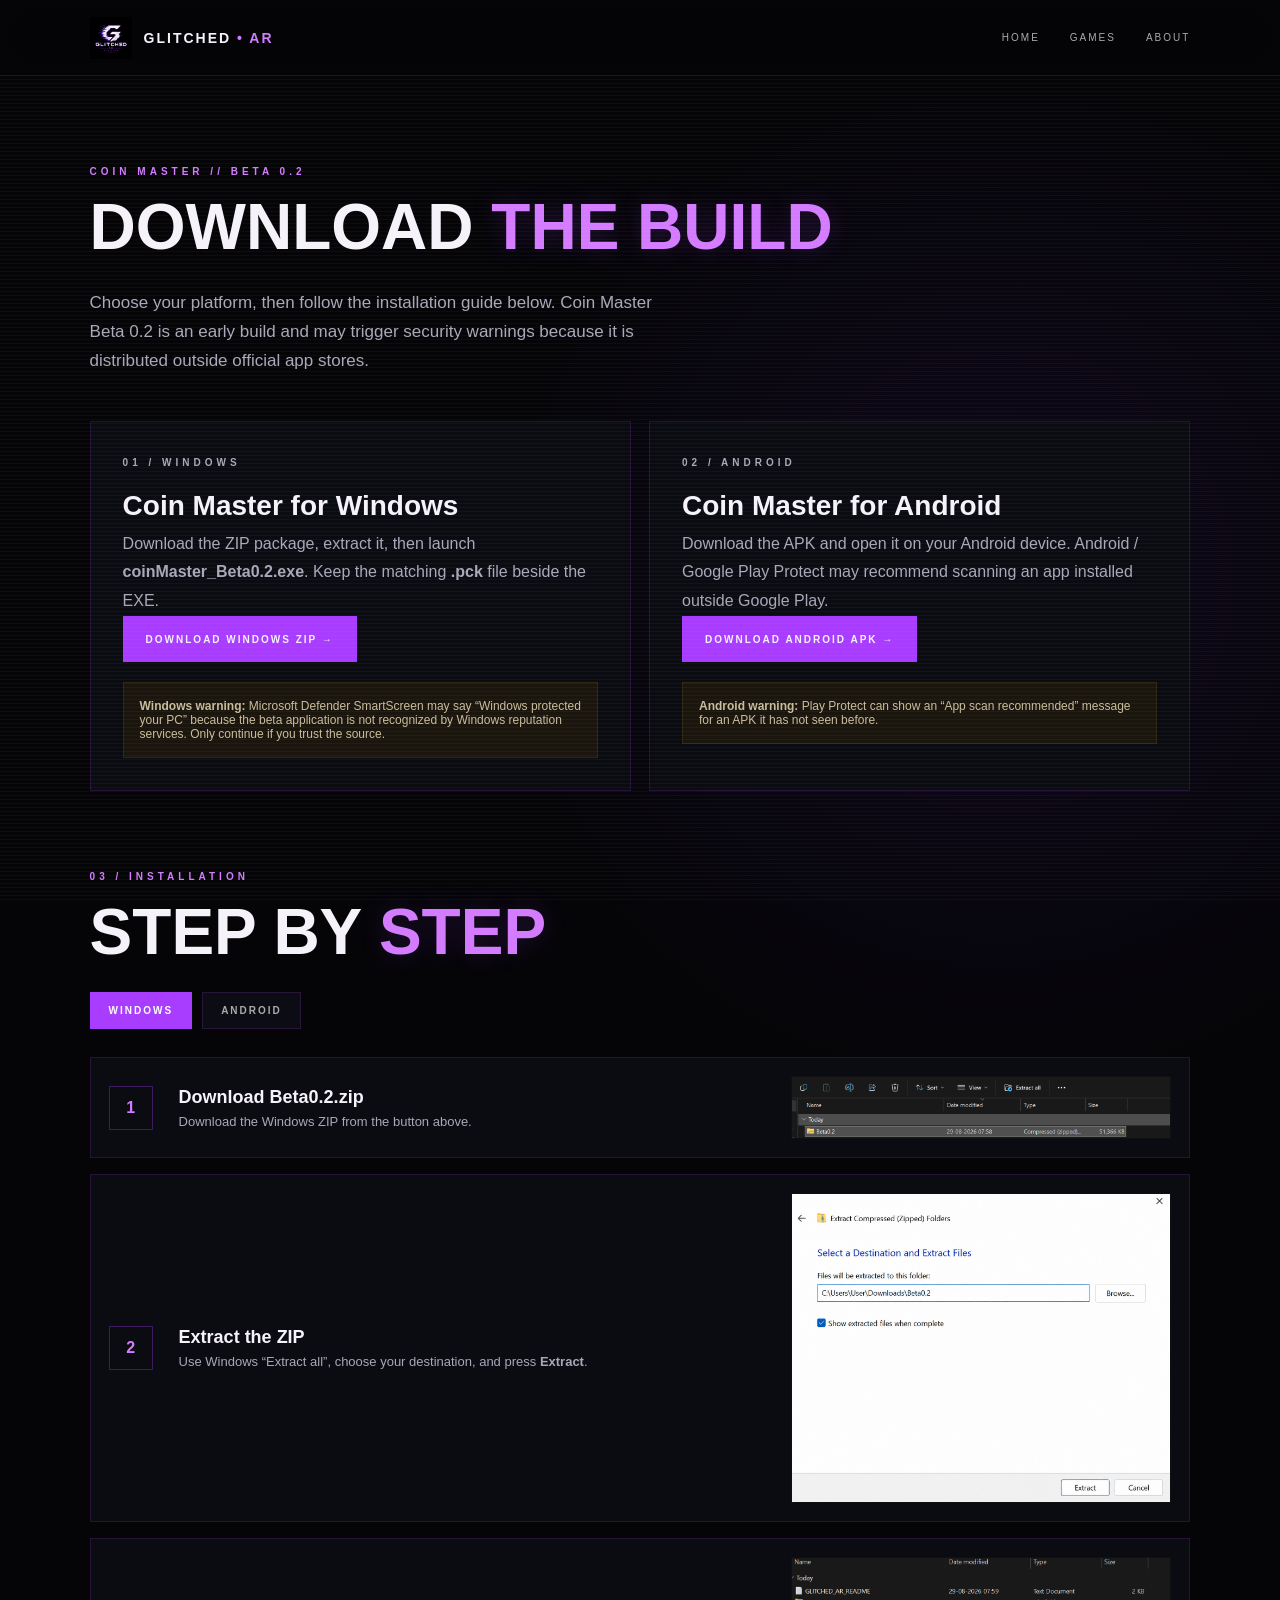
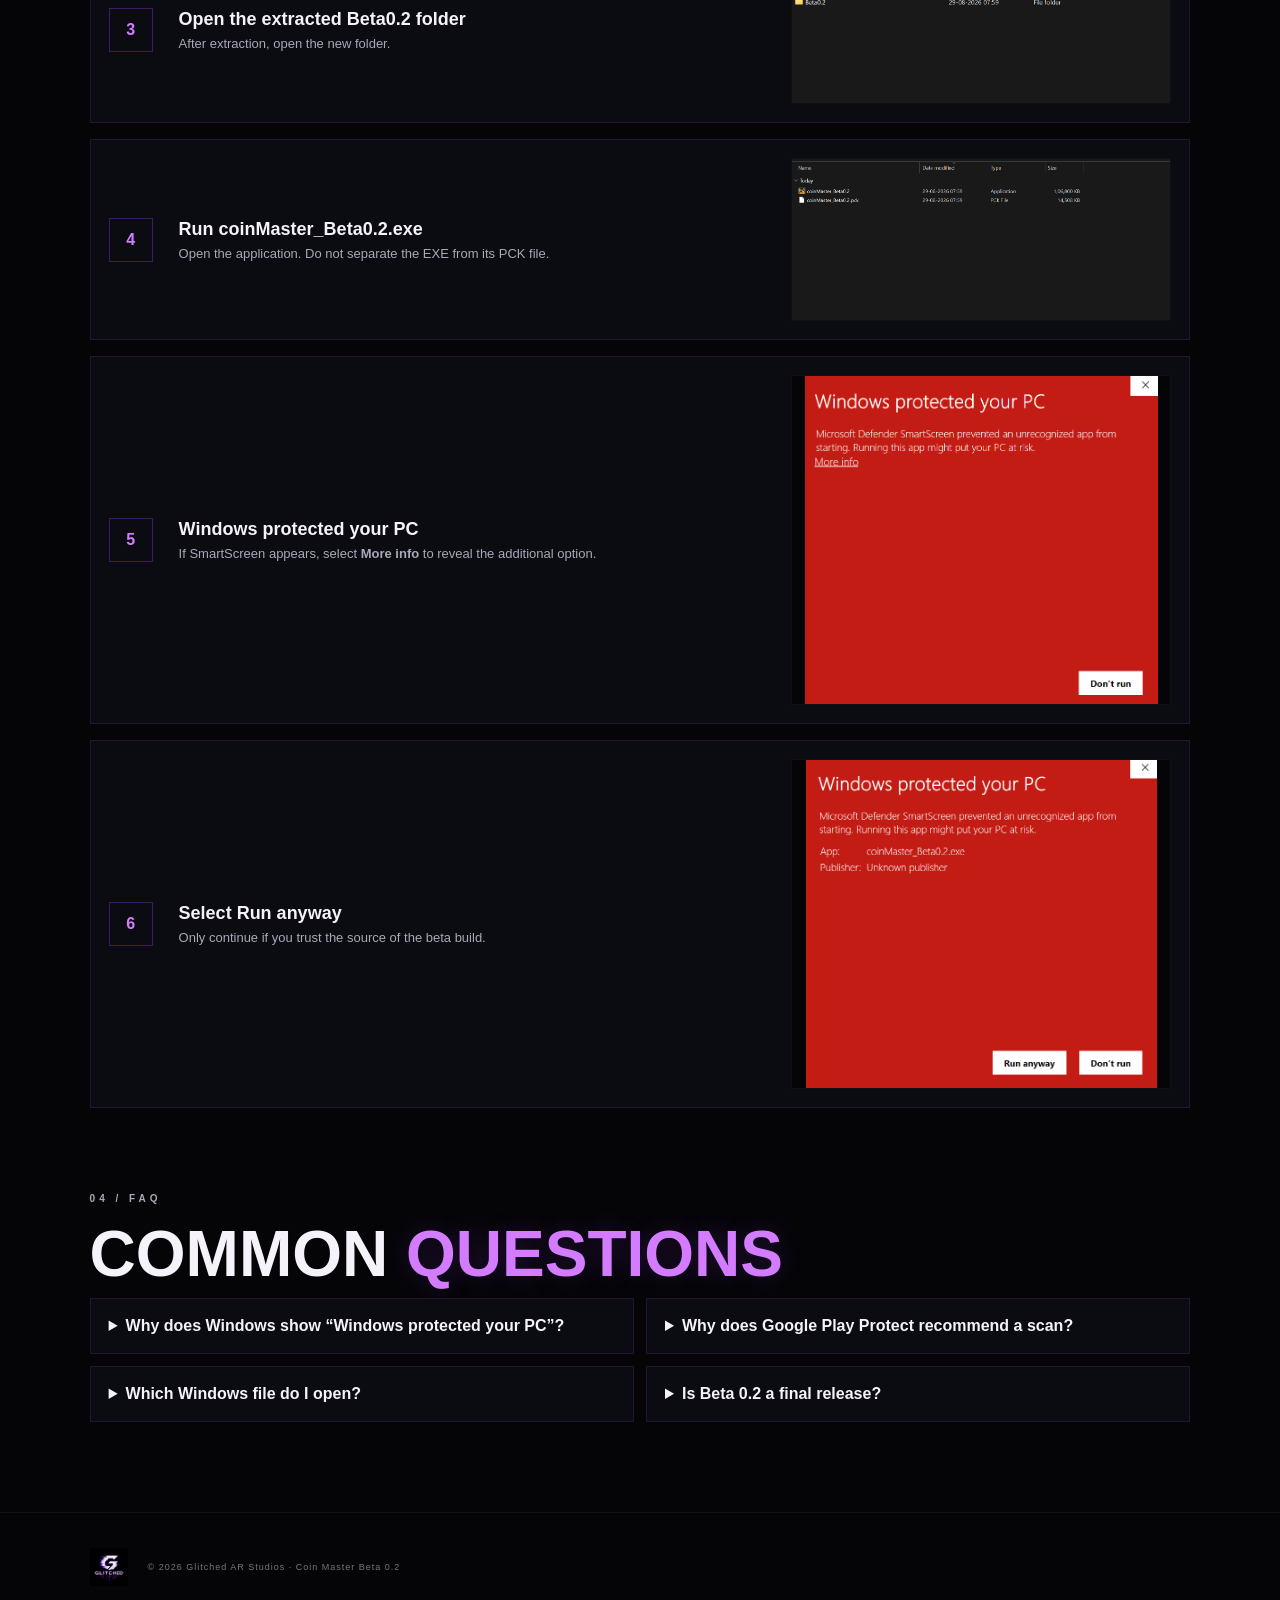
==== download.html @ 3c217c1b "Initial website upload" ====
<!doctype html>
<html lang="en">
<head>
<meta charset="utf-8"><meta name="viewport" content="width=device-width,initial-scale=1">
<meta name="description" content="Coin Master Beta 0.2 downloads and installation guide.">
<title>Coin Master — Download & Install</title>
<link rel="icon" href="assets/coin-master.ico"><link rel="stylesheet" href="style.css">
</head>
<body class="download-page">
<header class="nav">
  <a class="brand" href="index.html"><img src="assets/glitched-ar-logo.png" alt="Glitched AR logo"><span>GLITCHED <b>• AR</b></span></a>
  <nav><a href="index.html">HOME</a><a href="index.html#games">GAMES</a><a href="index.html#about">ABOUT</a></nav>
</header>
<main>
<section class="page-wrap">
  <div class="section-heading reveal visible">
    <p class="eyebrow">COIN MASTER // BETA 0.2</p>
    <h2>DOWNLOAD <span>THE BUILD</span></h2>
    <p class="tagline">Choose your platform, then follow the installation guide below. Coin Master Beta 0.2 is an early build and may trigger security warnings because it is distributed outside official app stores.</p>
  </div>

  <div class="platforms">
    <article class="platform-card reveal visible">
      <p class="eyebrow">01 / WINDOWS</p><h3>Coin Master for Windows</h3>
      <p>Download the ZIP package, extract it, then launch <b>coinMaster_Beta0.2.exe</b>. Keep the matching <b>.pck</b> file beside the EXE.</p>
      <a class="btn primary" href="downloads/Beta0.2.zip" download>DOWNLOAD WINDOWS ZIP →</a>
      <div class="warning"><b>Windows warning:</b> Microsoft Defender SmartScreen may say “Windows protected your PC” because the beta application is not recognized by Windows reputation services. Only continue if you trust the source.</div>
    </article>
    <article class="platform-card reveal visible">
      <p class="eyebrow">02 / ANDROID</p><h3>Coin Master for Android</h3>
      <p>Download the APK and open it on your Android device. Android / Google Play Protect may recommend scanning an app installed outside Google Play.</p>
      <a class="btn primary" href="downloads/CoinMaster_Beta0.2.apk" download>DOWNLOAD ANDROID APK →</a>
      <div class="warning"><b>Android warning:</b> Play Protect can show an “App scan recommended” message for an APK it has not seen before.</div>
    </article>
  </div>

  <div id="install" class="guide">
    <div class="section-heading reveal visible"><p class="eyebrow">03 / INSTALLATION</p><h2>STEP BY <span>STEP</span></h2></div>
    <div class="guide-tabs">
      <button class="guide-tab active" data-target="windows">WINDOWS</button>
      <button class="guide-tab" data-target="android">ANDROID</button>
    </div>

    <div id="windows" class="guide-panel active">
      <div class="steps">
        <article class="step-card"><div class="step-number">1</div><div><h4>Download Beta0.2.zip</h4><p>Download the Windows ZIP from the button above.</p></div><img class="step-shot" src="assets/windows-1.png" alt="Windows download step"></article>
        <article class="step-card"><div class="step-number">2</div><div><h4>Extract the ZIP</h4><p>Use Windows “Extract all”, choose your destination, and press <b>Extract</b>.</p></div><img class="step-shot" src="assets/windows-2.png" alt="Windows Extract All step"></article>
        <article class="step-card"><div class="step-number">3</div><div><h4>Open the extracted Beta0.2 folder</h4><p>After extraction, open the new folder.</p></div><img class="step-shot" src="assets/windows-3.png" alt="Extracted Windows files"></article>
        <article class="step-card"><div class="step-number">4</div><div><h4>Run coinMaster_Beta0.2.exe</h4><p>Open the application. Do not separate the EXE from its PCK file.</p></div><img class="step-shot" src="assets/windows-4.png" alt="Coin Master Windows executable"></article>
        <article class="step-card"><div class="step-number">5</div><div><h4>Windows protected your PC</h4><p>If SmartScreen appears, select <b>More info</b> to reveal the additional option.</p></div><img class="step-shot" src="assets/windows-5.png" alt="Windows SmartScreen warning"></article>
        <article class="step-card"><div class="step-number">6</div><div><h4>Select Run anyway</h4><p>Only continue if you trust the source of the beta build.</p></div><img class="step-shot" src="assets/windows-6.png" alt="Windows Run anyway option"></article>
      </div>
    </div>

    <div id="android" class="guide-panel">
      <div class="steps">
        <article class="step-card"><div class="step-number">1</div><div><h4>Download the APK</h4><p>Download Coin Master Beta 0.2 and open the APK from your downloads.</p></div><img class="step-shot" src="assets/android-1.jpg" alt="Android APK file"></article>
        <article class="step-card"><div class="step-number">2</div><div><h4>Play Protect scan recommendation</h4><p>Android may show an “App scan recommended” prompt because the APK is new to Play Protect.</p></div><img class="step-shot" src="assets/android-2.jpg" alt="Google Play Protect scan recommendation"></article>
        <article class="step-card"><div class="step-number">3</div><div><h4>Review the prompt</h4><p>You can choose to scan the app before continuing.</p></div><img class="step-shot" src="assets/android-3.jpg" alt="Android Play Protect prompt"></article>
        <article class="step-card"><div class="step-number">4</div><div><h4>Tap Install</h4><p>When Android asks whether you want to install Coin Master, tap <b>Install</b>.</p></div><img class="step-shot" src="assets/android-4.jpg" alt="Android install prompt"></article>
        <article class="step-card"><div class="step-number">5</div><div><h4>Open Coin Master</h4><p>When installation completes, tap <b>Open</b> and start playing.</p></div><img class="step-shot" src="assets/android-5.jpg" alt="Coin Master installed on Android"></article>
      </div>
    </div>
  </div>

  <div class="faq" id="faq">
    <div class="section-heading reveal visible" style="grid-column:1/-1"><p class="eyebrow">04 / FAQ</p><h2>COMMON <span>QUESTIONS</span></h2></div>
    <details><summary>Why does Windows show “Windows protected your PC”?</summary><p>SmartScreen can warn about applications that do not have an established reputation. Beta 0.2 is distributed directly rather than through the Microsoft Store.</p></details>
    <details><summary>Why does Google Play Protect recommend a scan?</summary><p>Play Protect can recommend scanning APKs installed outside Google Play, especially when an app has not been seen before.</p></details>
    <details><summary>Which Windows file do I open?</summary><p>Open <b>coinMaster_Beta0.2.exe</b>. Keep the matching <b>.pck</b> file in the same folder.</p></details>
    <details><summary>Is Beta 0.2 a final release?</summary><p>No. It is a beta build and may contain bugs or receive changes in future versions.</p></details>
  </div>
</section>
</main>
<footer><img src="assets/glitched-ar-logo.png" alt=""><span>© 2026 Glitched AR Studios · Coin Master Beta 0.2</span></footer>
<script src="script.js"></script>
</body></html>
---- style.css ----
*{box-sizing:border-box;margin:0;padding:0}
:root{--bg:#050508;--text:#f5f2fa;--muted:#aaa7b8;--p:#a83cff;--p2:#d47cff;--line:#7429a344}
html{scroll-behavior:smooth}
body{background:radial-gradient(circle at 78% 18%,#8e2cff14,transparent 32rem),#050508;color:var(--text);font-family:Arial,sans-serif;overflow-x:hidden}
body:before{content:"";position:fixed;inset:0;pointer-events:none;z-index:20;opacity:.035;background-image:repeating-linear-gradient(0deg,#fff 0 1px,transparent 1px 4px)}
a{color:inherit;text-decoration:none}
.nav{height:76px;padding:0 7vw;display:flex;align-items:center;justify-content:space-between;position:sticky;top:0;z-index:30;background:#050508dd;backdrop-filter:blur(14px);border-bottom:1px solid var(--line)}
.brand{display:flex;align-items:center;gap:12px;font-weight:800;font-size:14px;letter-spacing:2px}.brand img{width:42px;height:42px;object-fit:contain}.brand b{color:var(--p2)}
.nav nav{display:flex;gap:30px}.nav nav a{font-size:10px;letter-spacing:2px;color:#aaa;transition:.25s}.nav nav a:hover{color:#fff;text-shadow:0 0 14px var(--p2)}
.hero{min-height:calc(100vh - 76px);padding:7vh 7vw;display:grid;grid-template-columns:1fr .9fr;align-items:center;gap:4vw;position:relative;overflow:hidden}
.hero:after{content:"";position:absolute;width:40vw;height:40vw;right:5%;top:8%;border-radius:50%;background:var(--p);filter:blur(150px);opacity:.11}
.scanlines{position:absolute;inset:0;background:linear-gradient(transparent 49.5%,#b04dff08 50%,transparent 50.5%);background-size:100% 8px;pointer-events:none}
.eyebrow{color:var(--p2);font:800 10px Arial;letter-spacing:4px;margin-bottom:18px}
.hero-copy{position:relative;z-index:2}.hero h1{font:900 clamp(48px,7.5vw,110px)/.86 Arial;letter-spacing:-5px}.hero h1.purple{color:var(--p2);text-shadow:0 0 30px #a43cff66}
.tagline{max-width:580px;color:var(--muted);font-size:17px;line-height:1.7;margin:30px 0}
.actions{display:flex;flex-wrap:wrap;gap:12px}.btn{min-height:46px;padding:0 22px;display:inline-flex;align-items:center;justify-content:center;border:1px solid #8c32b6;font:800 10px Arial;letter-spacing:2px;transition:.25s}.btn.primary{background:var(--p);border-color:var(--p)}.btn:hover{transform:translateY(-3px);box-shadow:0 0 30px #a83cff55}.btn.ghost:hover{background:#a83cff14;border-color:var(--p2)}
.hero-logo{position:relative;z-index:2;display:flex;align-items:center;justify-content:center}.hero-logo img{width:min(500px,78%);filter:drop-shadow(0 0 35px #a83cff44);animation:float 5s ease-in-out infinite}.logo-ring{position:absolute;width:min(440px,70%);aspect-ratio:1;border:1px solid #a83cff25;border-radius:50%;box-shadow:0 0 70px #a83cff12;animation:spin 18s linear infinite}.logo-ring:after{content:"";position:absolute;inset:12%;border:1px dashed #d47cff20;border-radius:50%}
@keyframes float{50%{transform:translateY(-12px)}}@keyframes spin{to{transform:rotate(360deg)}}
.scroll-cue{position:absolute;bottom:25px;left:50%;transform:translateX(-50%);font-size:8px;letter-spacing:3px;color:#777;z-index:2}.scroll-cue span{color:var(--p2);font-size:14px;margin-left:5px}
.section{padding:115px 7vw;border-top:1px solid #ffffff0d}.section-heading h2{font:900 clamp(32px,5vw,64px)/1 Arial}.section-heading h2 span{color:var(--p2);text-shadow:0 0 25px #b044ff33}
.game-card{margin-top:55px;display:grid;grid-template-columns:.9fr 1.1fr;min-height:440px;border:1px solid var(--line);background:#0d0d14;overflow:hidden;transition:.35s}.game-card:hover{border-color:#a83cff88;box-shadow:0 20px 80px #5c19a514}
.game-art{min-height:420px;display:flex;flex-direction:column;align-items:center;justify-content:center;position:relative;overflow:hidden;background:radial-gradient(circle,#ffc61a20,transparent 30%),linear-gradient(135deg,#12111c,#08080d)}.grid{position:absolute;inset:-50%;background-image:linear-gradient(#a83cff12 1px,transparent 1px),linear-gradient(90deg,#a83cff12 1px,transparent 1px);background-size:50px 50px;transform:perspective(300px) rotateX(55deg);animation:gridmove 8s linear infinite}@keyframes gridmove{to{transform:perspective(300px) rotateX(55deg) translateY(50px)}}
.coin-logo{width:min(240px,55%);max-height:230px;object-fit:contain;position:relative;z-index:1;filter:drop-shadow(0 0 28px #ffc61a55);animation:coinfloat 4s ease-in-out infinite}@keyframes coinfloat{50%{transform:translateY(-8px) rotate(-2deg)}}
.game-art p{color:var(--p2);letter-spacing:5px;font-size:10px;margin-top:18px;position:relative;z-index:1}
.game-info{padding:60px;display:flex;flex-direction:column;justify-content:center}.game-info h3{font-size:38px;margin-bottom:20px}.game-info>p:not(.eyebrow){color:var(--muted);line-height:1.8;margin-bottom:25px}.tags{display:flex;gap:8px;margin-bottom:28px}.tags span{border:1px solid var(--line);padding:7px 10px;color:var(--p2);font:800 8px Arial;letter-spacing:2px}
.coming{text-align:center;padding:100px 20px 20px}.coming h3{font:900 clamp(25px,4vw,48px)/1.15 Arial}.coming h3 span{color:var(--p2)}
.about-grid{max-width:900px;display:grid;grid-template-columns:1fr 1fr;gap:35px;margin-top:50px}.about-grid p{color:var(--muted);line-height:1.9;font-size:17px}
.contact-text{color:var(--muted);margin:35px 0}.contact-grid{display:grid;grid-template-columns:repeat(3,1fr);gap:14px}.contact-card{border:1px solid var(--line);padding:28px;background:#0b0b12;transition:.3s}.contact-card:hover{border-color:var(--p2);transform:translateY(-5px);box-shadow:0 15px 45px #7e2bcc16}.contact-card small{display:block;color:var(--p2);font:800 8px Arial;letter-spacing:2px;margin-bottom:14px}.contact-card strong{font-size:13px;overflow-wrap:anywhere}.contact-card i{font-style:normal;color:var(--p2)}
footer{border-top:1px solid #ffffff0d;padding:35px 7vw;display:flex;align-items:center;gap:20px;color:#777;font-size:9px;letter-spacing:1px}footer img{width:38px;height:38px;object-fit:contain}
.reveal{opacity:0;transform:translateY(38px);transition:opacity .8s ease,transform .8s cubic-bezier(.2,.7,.2,1)}.reveal.visible{opacity:1;transform:none}.delay{transition-delay:.18s}
.glitch-title{position:relative}.glitch-title.glitching:before,.glitch-title.glitching:after{content:attr(data-text);position:absolute;left:0;top:0;width:100%;overflow:hidden}.glitch-title.glitching:before{color:#00e5ff;transform:translate(3px,0);clip-path:inset(0 0 55% 0)}.glitch-title.glitching:after{color:#ff2bb5;transform:translate(-3px,0);clip-path:inset(55% 0 0 0)}
@media(max-width:800px){.nav{padding:0 5vw}.brand span{display:none}.nav nav{gap:15px}.nav nav a{font-size:9px}.hero{grid-template-columns:1fr;padding-top:55px;text-align:center}.hero-logo{order:-1}.hero-logo img{width:min(320px,72%)}.logo-ring{width:260px}.hero .actions{justify-content:center}.tagline{font-size:15px}.section{padding:80px 5vw}.game-card,.about-grid,.contact-grid{grid-template-columns:1fr}.game-art{min-height:320px}.game-info{padding:38px 25px}.game-info .actions{justify-content:flex-start}.hero h1{letter-spacing:-2px}}
@media(prefers-reduced-motion:reduce){html{scroll-behavior:auto}.reveal{transition:none}.hero-logo img,.logo-ring,.coin-logo,.grid{animation:none}}

.game-art-shot{padding:0;min-height:420px;background:#08080d}
.gameplay-preview{width:100%;height:100%;min-height:420px;object-fit:cover;display:block;opacity:.88}
.art-overlay{position:absolute;inset:auto 0 0;padding:22px;background:linear-gradient(transparent,#050508dd);display:flex;justify-content:space-between;align-items:end}
.art-overlay span{color:var(--p2);font:800 9px Arial;letter-spacing:3px}.art-overlay b{font-size:20px;letter-spacing:1px}
.gameplay-section{background:radial-gradient(circle at 50% 10%,#a83cff0b,transparent 45%)}
.media-grid{margin-top:50px;display:grid;grid-template-columns:1.2fr .8fr;gap:18px}
.media-card{margin:0;border:1px solid var(--line);background:#0a0a10;overflow:hidden;position:relative}
.media-card img{display:block;width:100%;height:100%;min-height:330px;object-fit:cover}
.media-card figcaption{position:absolute;left:0;right:0;bottom:0;padding:22px;background:linear-gradient(transparent,#050508e8);display:flex;flex-direction:column;gap:4px}
.media-card figcaption b{font-size:12px;letter-spacing:2px}.media-card figcaption span{color:#aaa7b8;font-size:12px}
.download-strip{margin-top:18px;border:1px solid var(--line);background:#0d0d14;padding:30px;display:flex;justify-content:space-between;align-items:center;gap:30px}
.download-strip h3{font-size:26px}.download-strip p:not(.eyebrow){color:var(--muted);margin-top:7px}
.download-page .page-wrap{padding:90px 7vw}
.platforms{display:grid;grid-template-columns:1fr 1fr;gap:18px;margin-top:45px}
.platform-card{border:1px solid var(--line);background:#0b0b12;padding:32px}
.platform-card h3{font-size:28px;margin:8px 0}.platform-card p{color:var(--muted);line-height:1.8}
.warning{margin-top:20px;padding:16px;border:1px solid #6f562044;background:#1b160d;color:#c9bc9d;font-size:12px}
.guide{margin-top:80px}.guide-tabs{display:flex;gap:10px;margin:28px 0}.guide-tab{border:1px solid var(--line);background:#0c0d14;color:#aaa;padding:12px 18px;font:800 10px Arial;letter-spacing:2px;cursor:pointer}.guide-tab.active{background:var(--p);color:#fff;border-color:var(--p)}
.guide-panel{display:none}.guide-panel.active{display:block}.steps{display:grid;gap:16px}.step-card{display:grid;grid-template-columns:50px 1fr 380px;gap:20px;align-items:center;border:1px solid var(--line);background:#0b0b12;padding:18px}.step-number{width:44px;height:44px;display:grid;place-items:center;border:1px solid #a83cff55;color:var(--p2);font-weight:900}.step-card h4{font-size:18px;margin-bottom:6px}.step-card p{color:var(--muted);font-size:13px}.step-shot{width:100%;max-height:330px;object-fit:contain;background:#050508;border:1px solid #ffffff0b}
.faq{margin-top:75px;display:grid;grid-template-columns:1fr 1fr;gap:12px}.faq details{border:1px solid var(--line);background:#0b0b12;padding:18px}.faq summary{cursor:pointer;font-weight:800}.faq p{color:var(--muted);margin-top:10px}
@media(max-width:800px){.media-grid,.platforms,.faq{grid-template-columns:1fr}.download-strip{flex-direction:column;align-items:flex-start}.step-card{grid-template-columns:44px 1fr}.step-shot{grid-column:1/-1}}
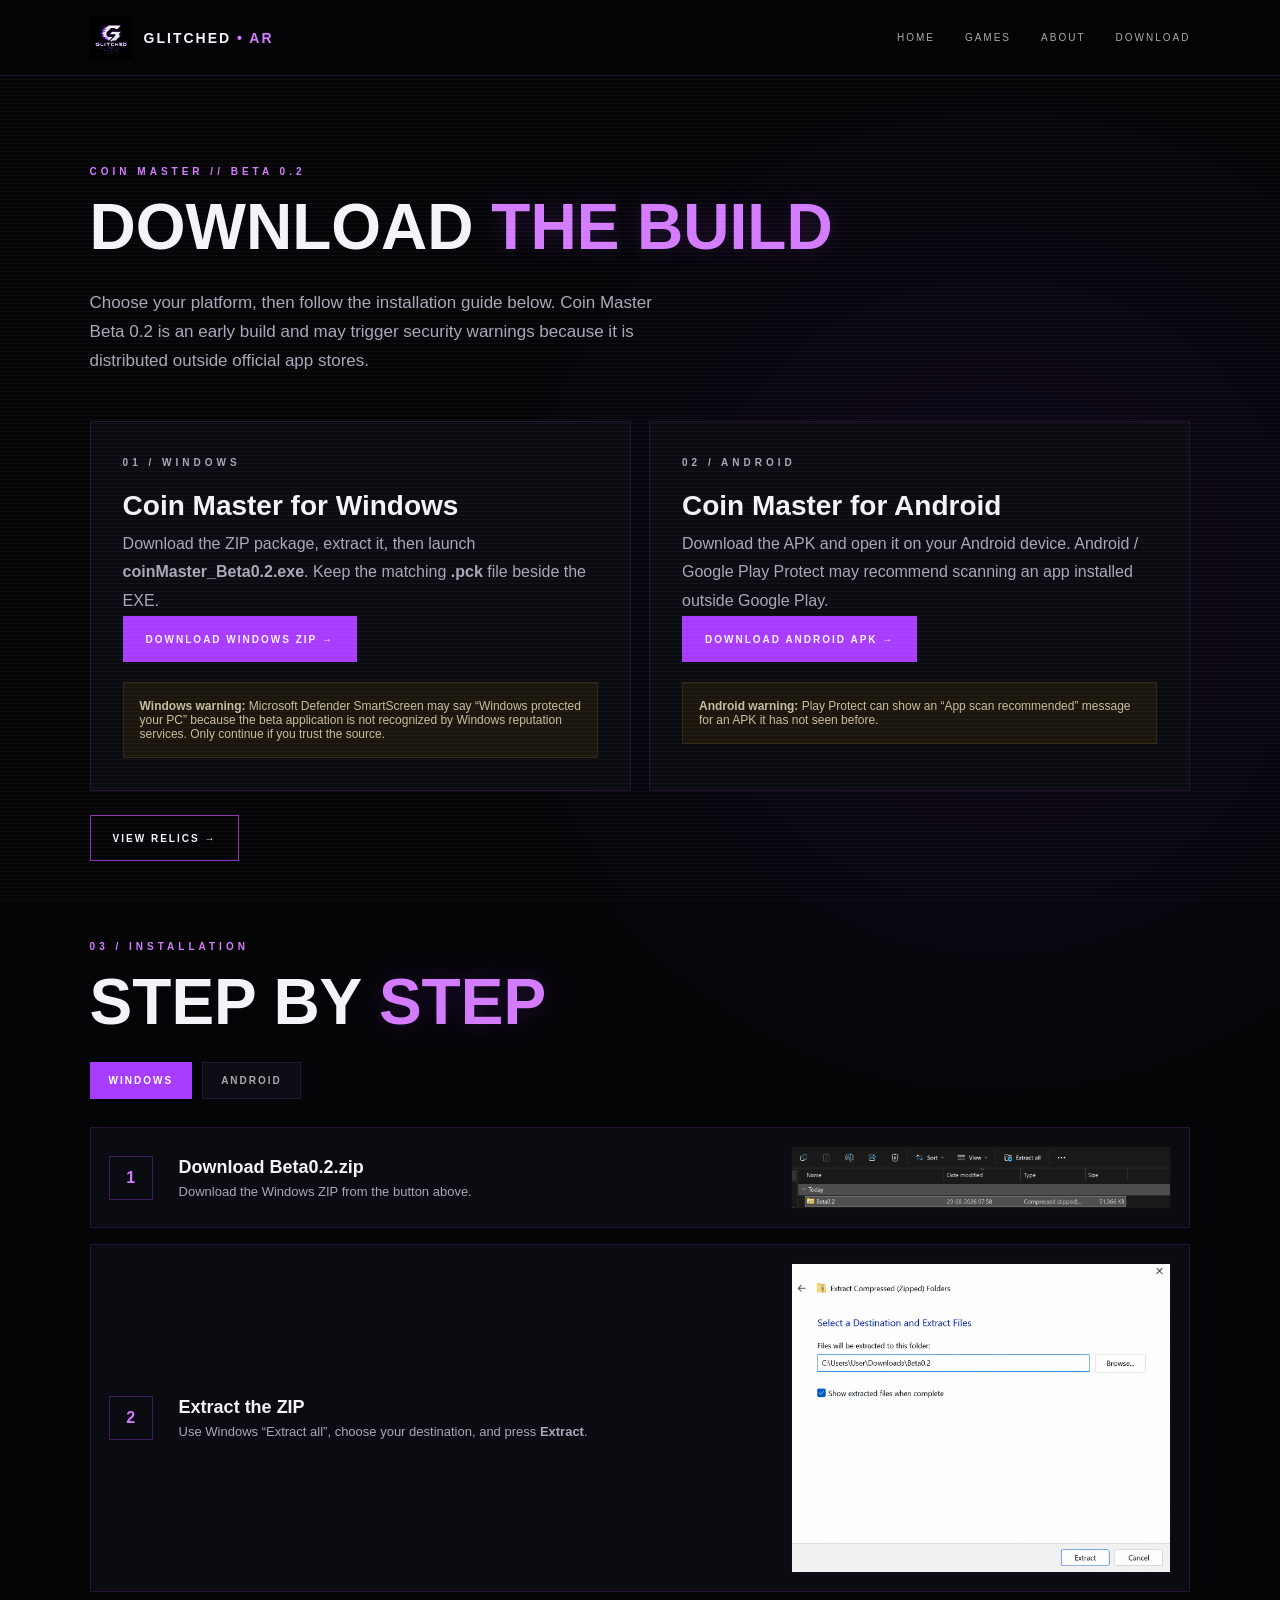
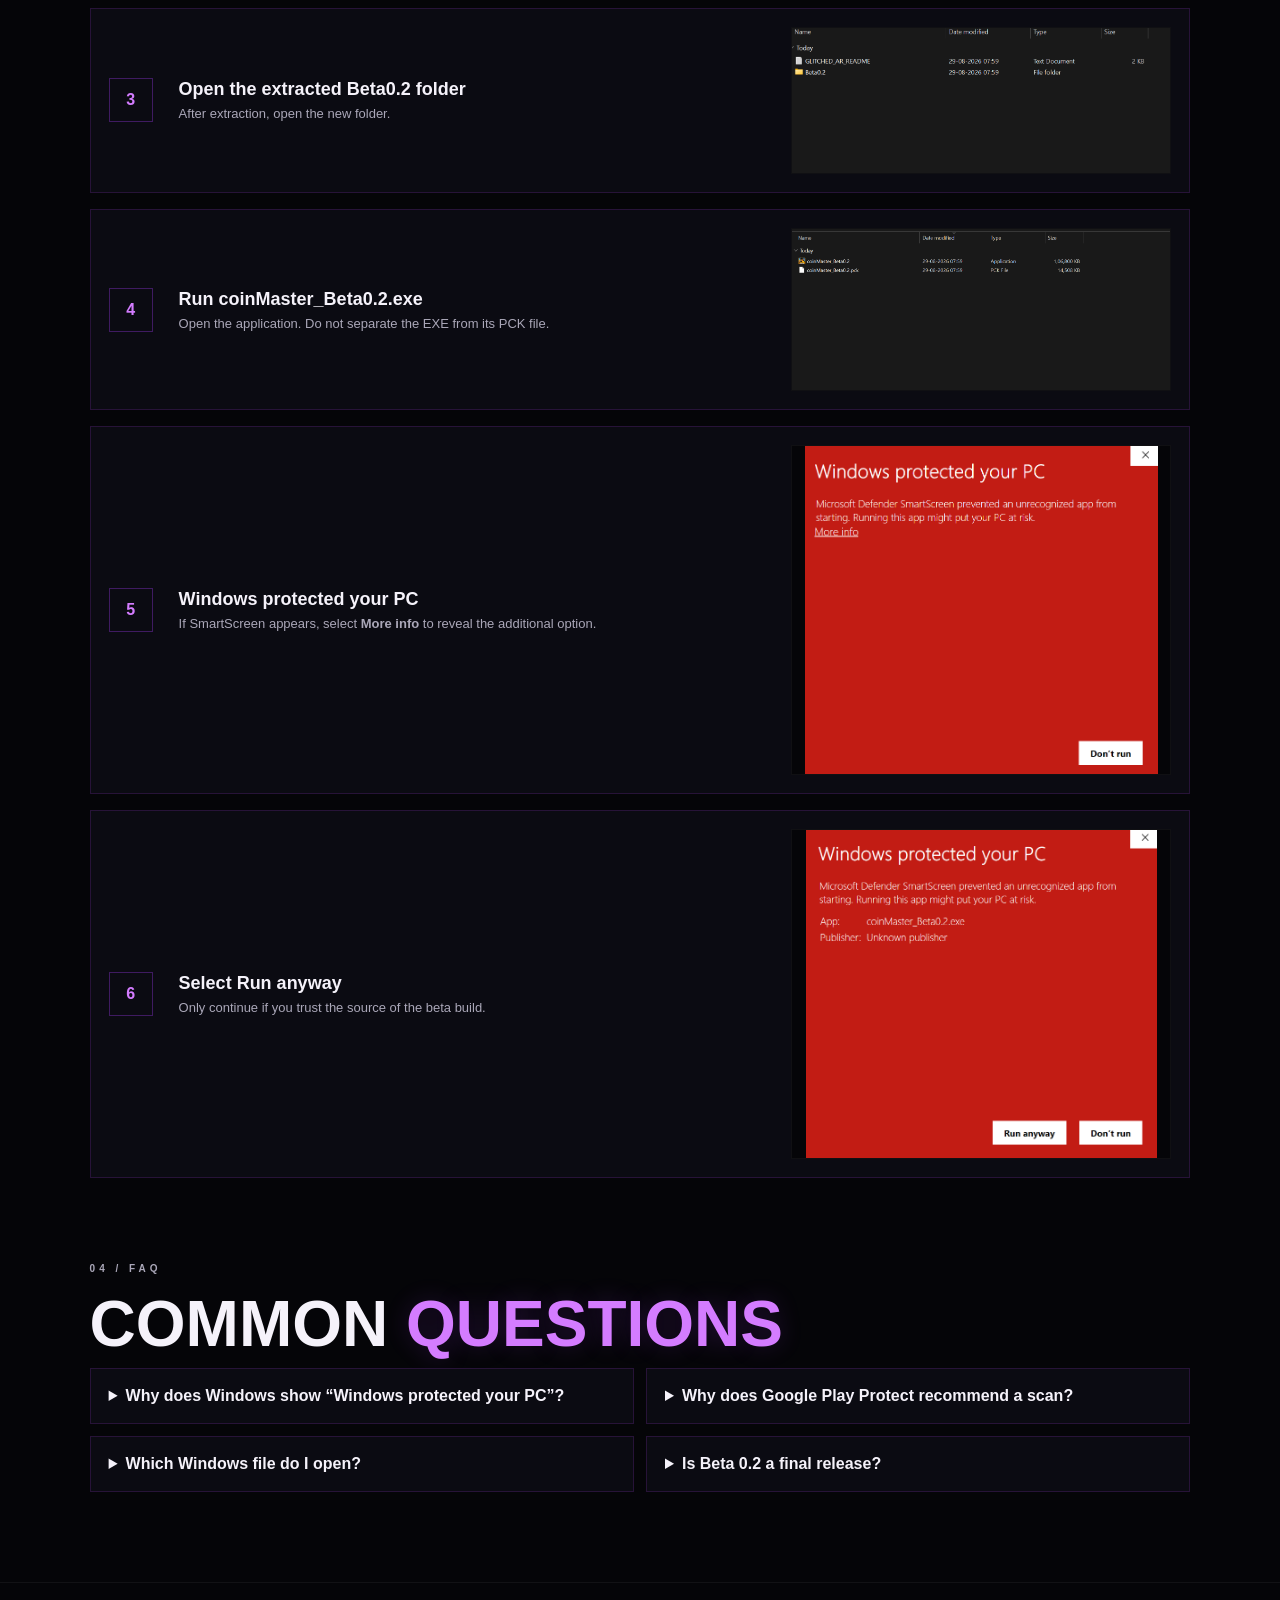
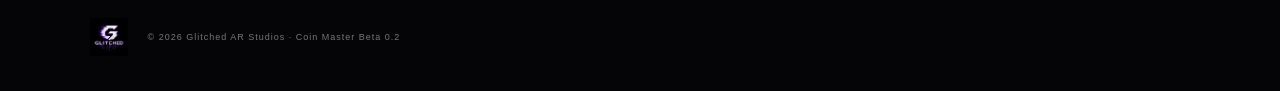
==== commit 74d2b127: "relic" ====
--- a/download.html
+++ b/download.html
@@ -9,7 +9,7 @@
 <body class="download-page">
 <header class="nav">
   <a class="brand" href="index.html"><img src="assets/glitched-ar-logo.png" alt="Glitched AR logo"><span>GLITCHED <b>• AR</b></span></a>
-  <nav><a href="index.html">HOME</a><a href="index.html#games">GAMES</a><a href="index.html#about">ABOUT</a></nav>
+  <nav><a href="index.html">HOME</a><a href="index.html#games">GAMES</a><a href="index.html#about">ABOUT</a><a href="download.html">DOWNLOAD</a></nav>
 </header>
 <main>
 <section class="page-wrap">
@@ -33,6 +33,8 @@
       <div class="warning"><b>Android warning:</b> Play Protect can show an “App scan recommended” message for an APK it has not seen before.</div>
     </article>
   </div>
+
+  <div style="margin-top:24px"><a class="btn ghost" href="relics.html">VIEW RELICS →</a></div>
 
   <div id="install" class="guide">
     <div class="section-heading reveal visible"><p class="eyebrow">03 / INSTALLATION</p><h2>STEP BY <span>STEP</span></h2></div>
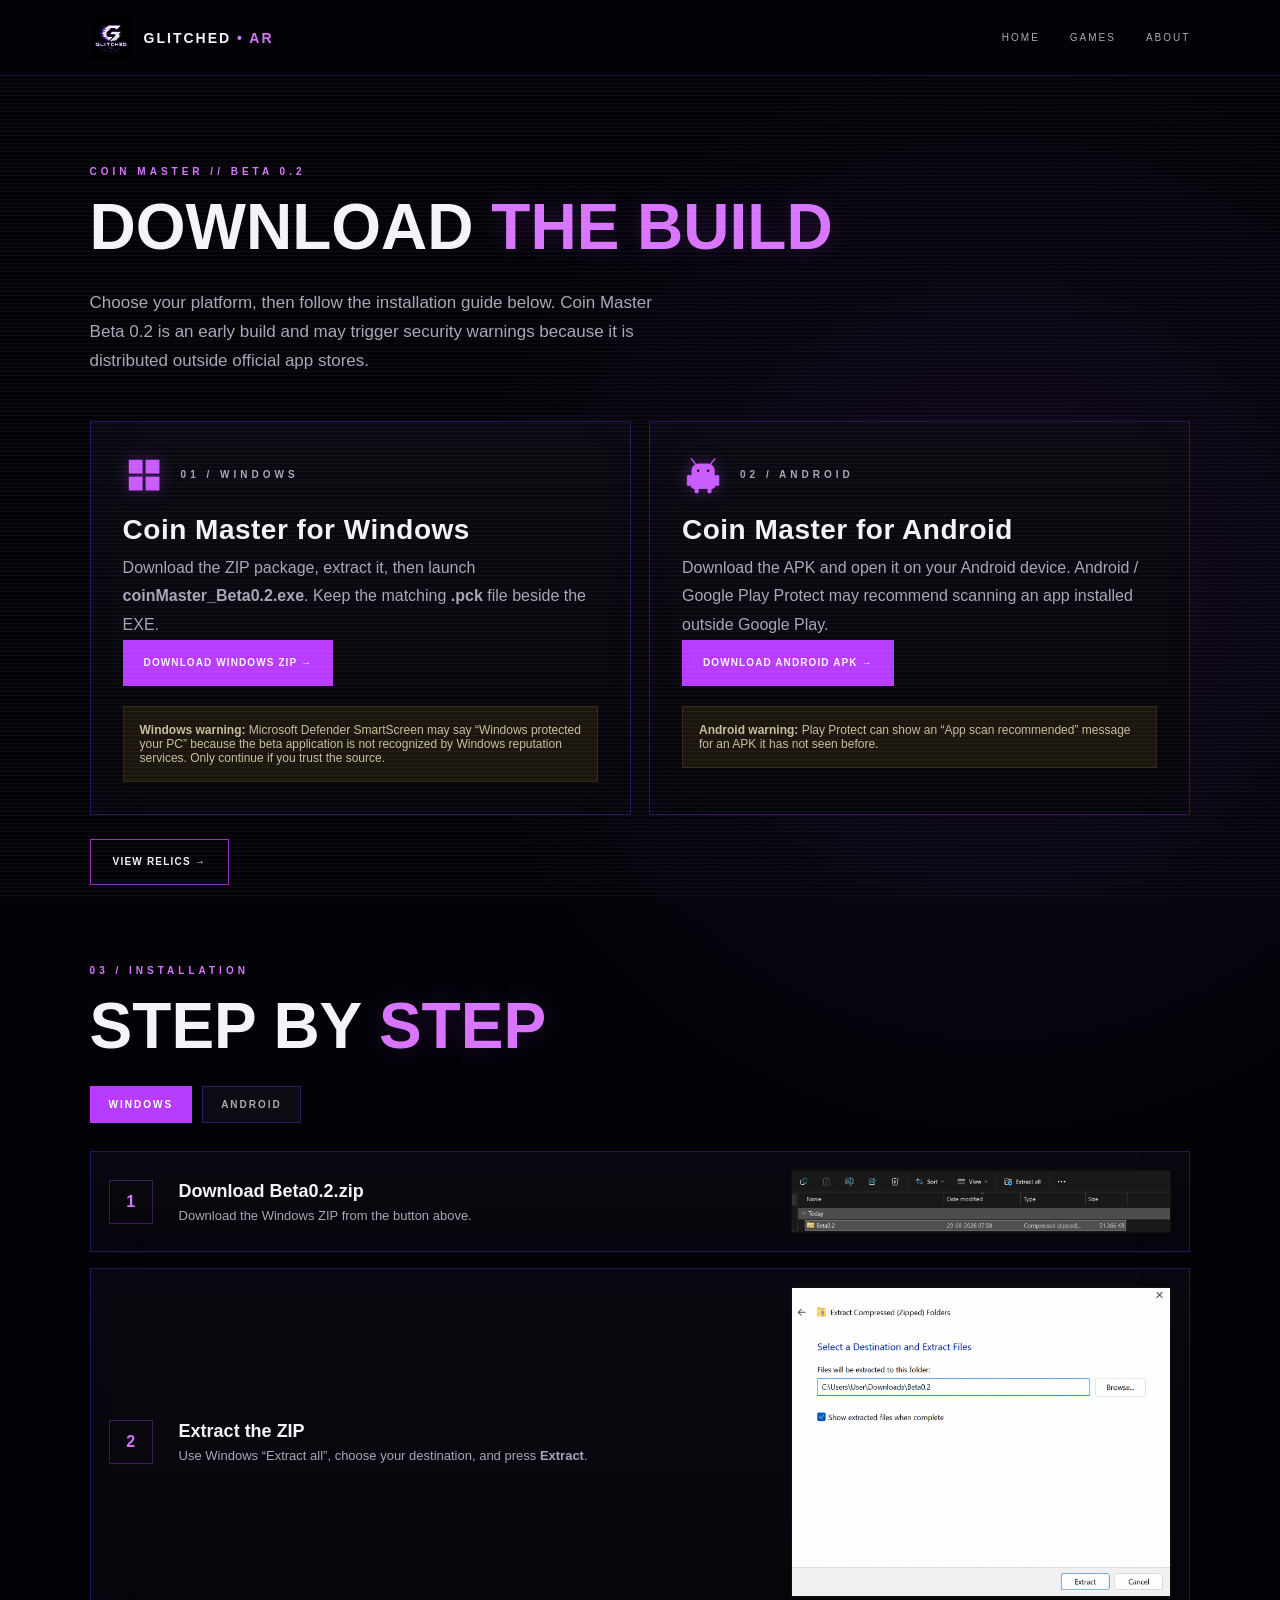
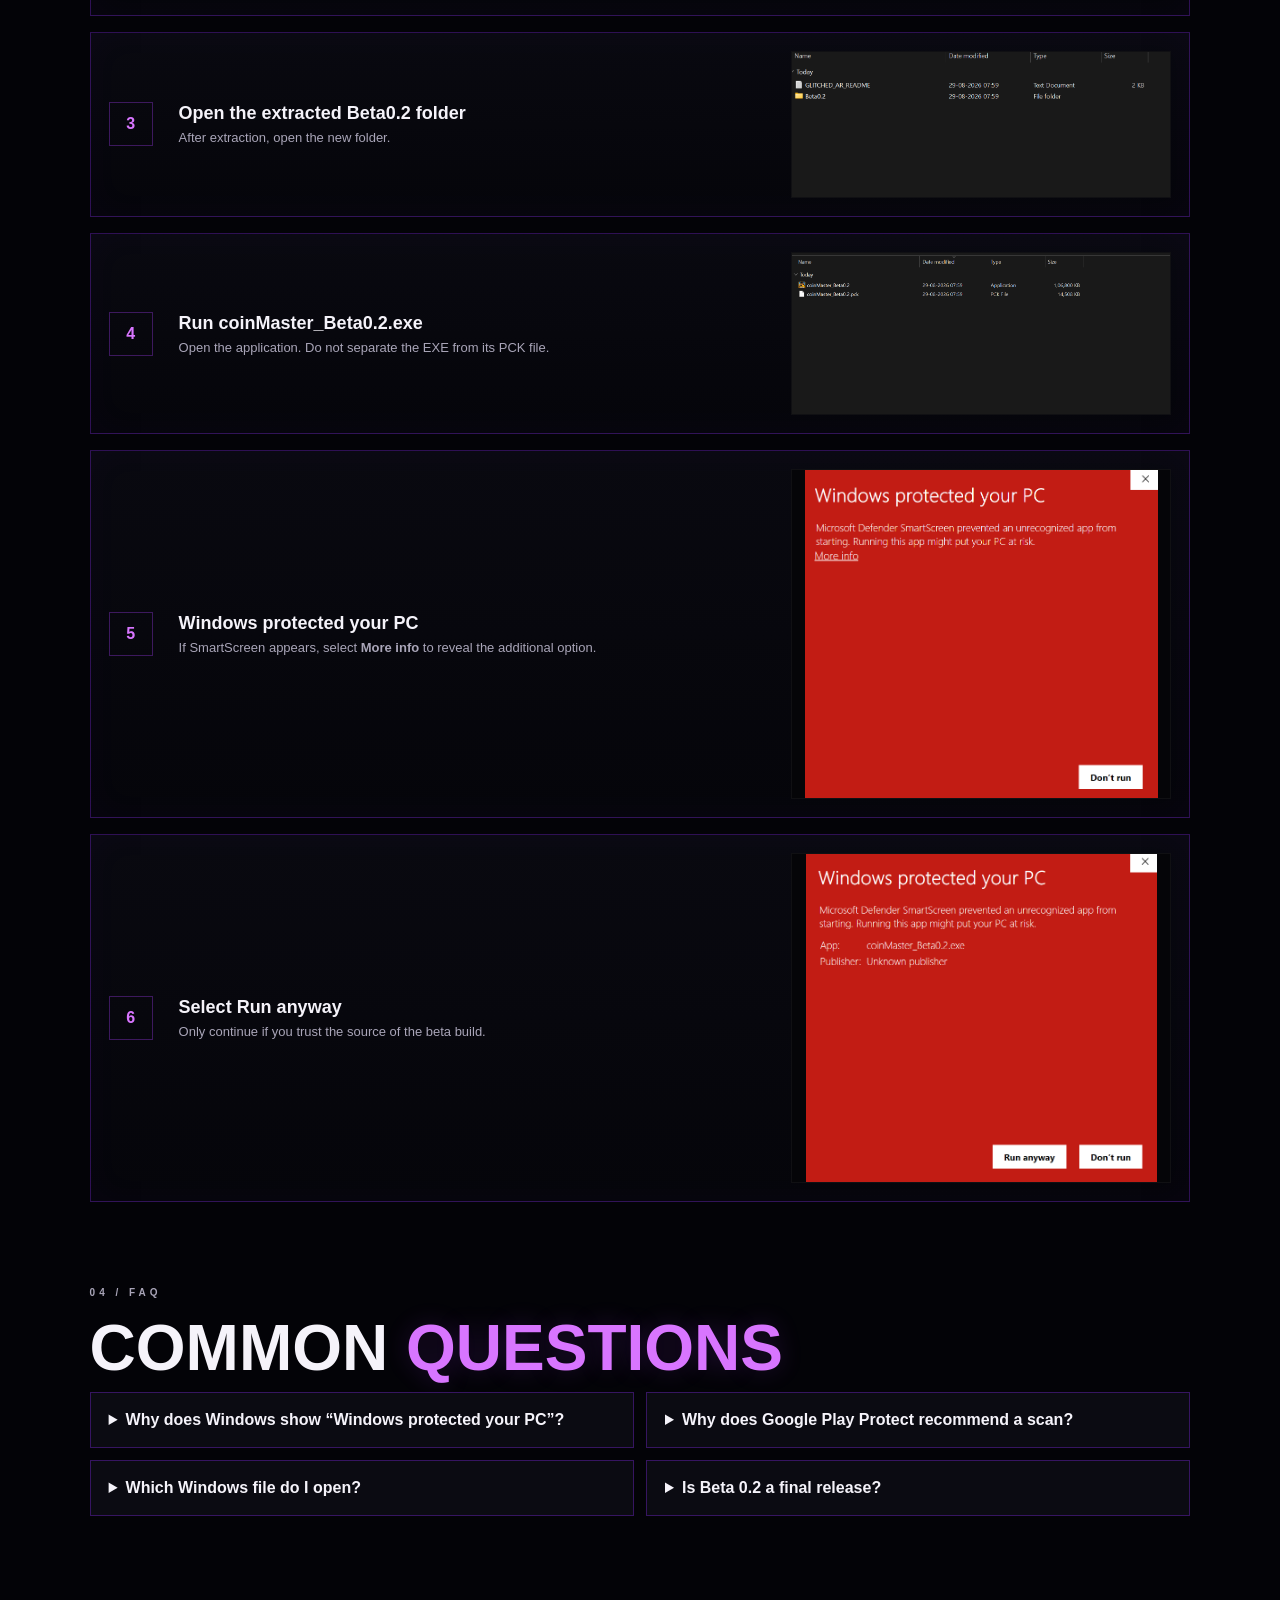
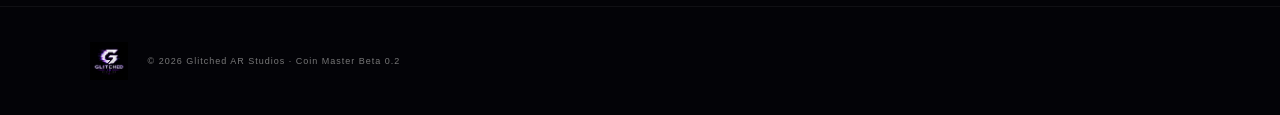
==== commit b90710f4: "ANIMATION" ====
--- a/download.html
+++ b/download.html
@@ -5,11 +5,108 @@
 <meta name="description" content="Coin Master Beta 0.2 downloads and installation guide.">
 <title>Coin Master — Download & Install</title>
 <link rel="icon" href="assets/coin-master.ico"><link rel="stylesheet" href="style.css">
+<style>
+/* === GLITCHED AR visual polish === */
+:root{--bg:#030307;--panel:#07070d;--panel2:#0a0a12;--text:#f5f3fa;--muted:#a9a5b8;--p:#b83cff;--p2:#d875ff;--line:#8e2cff55}
+body{background:radial-gradient(circle at 78% 18%,#8e2cff18,transparent 34rem),#030307}
+body:after{content:"";position:fixed;inset:0;pointer-events:none;z-index:19;opacity:.045;background:repeating-linear-gradient(0deg,transparent 0 3px,rgba(255,255,255,.22) 4px,transparent 5px);mix-blend-mode:screen}
+.nav{background:rgba(3,3,7,.88);border-bottom-color:#8e2cff44}
+.nav nav a{position:relative}.nav nav a:after{content:"";position:absolute;left:0;right:0;bottom:-9px;height:2px;background:var(--p2);transform:scaleX(0);transform-origin:center;box-shadow:0 0 12px var(--p2);transition:.2s}.nav nav a:hover:after{transform:scaleX(1)}
+.btn{letter-spacing:1.2px;white-space:nowrap;line-height:1;min-width:0}
+.btn.primary{box-shadow:0 0 0 transparent}.btn:hover{box-shadow:0 0 28px #a83cff44}
+.platform-card,.relic-window,.game-card,.contact-card,.media-card,.download-strip,.step-card{background:linear-gradient(180deg,#090910,#05050a);border-color:#8e2cff4d;box-shadow:inset 0 0 35px #8e2cff08}
+.platform-card h3,.relic-title h3,.game-info h3{letter-spacing:.5px}
+/* Windows / Android symbols: clean vector-like CSS icons */
+.platform-card .platform-icon,.relic-platform-icon{width:42px;height:42px;display:inline-grid;place-items:center;flex:none;color:#c95cff;filter:drop-shadow(0 0 8px #b83cff55)}
+.windows-icon{display:grid!important;grid-template-columns:1fr 1fr;grid-template-rows:1fr 1fr;gap:3px;padding:4px}.windows-icon i{display:block;background:currentColor}
+.android-icon{position:relative}.android-icon:before{content:"";width:25px;height:20px;border-radius:7px 7px 4px 4px;background:currentColor;display:block}.android-icon:after{content:"••";position:absolute;top:12px;left:13px;color:#07070d;font-size:11px;letter-spacing:4px;line-height:1}
+.android-icon .antenna{position:absolute;top:5px;left:10px;width:8px;height:1px;background:currentColor;transform:rotate(-35deg);box-shadow:15px 6px 0 currentColor}
+.platform-head{display:flex;align-items:center;gap:16px;margin-bottom:18px}.platform-head .eyebrow{margin:0}
+/* Fix oversized/over-spaced download labels */
+.platform-card .btn,.relic-download{font-size:10px;letter-spacing:1.1px;word-spacing:0;text-transform:none;padding-left:20px;padding-right:20px}
+/* Full-screen glitch transition: no loading bar */
+#screen-glitch{position:fixed;inset:0;z-index:2147483647;pointer-events:none;opacity:0;overflow:hidden;background:transparent}
+#screen-glitch:before,#screen-glitch:after{content:"";position:absolute;inset:-8%;opacity:0}
+#screen-glitch:before{background:repeating-linear-gradient(0deg,transparent 0 5px,rgba(255,255,255,.15) 6px,transparent 7px),linear-gradient(90deg,transparent 0 12%,rgba(190,65,255,.16) 12.2% 12.5%,transparent 12.8% 42%,rgba(0,220,255,.14) 42.2% 42.5%,transparent 42.8% 76%,rgba(255,45,185,.15) 76.2% 76.5%,transparent 76.8%)}
+#screen-glitch:after{background:repeating-linear-gradient(90deg,transparent 0 22px,rgba(184,60,255,.18) 23px 25px,transparent 26px 46px);mix-blend-mode:screen}
+#screen-glitch.active{animation:fullGlitch .24s steps(2,end) forwards}
+#screen-glitch.active:before{animation:glitchSlices .24s steps(2,end) forwards}
+#screen-glitch.active:after{animation:glitchNoise .24s steps(2,end) forwards}
+@keyframes fullGlitch{0%{opacity:0;transform:translate(0);clip-path:inset(0);filter:none}10%{opacity:1;transform:translate(-12px,2px);clip-path:inset(5% 0 72% 0);filter:contrast(1.8)}22%{opacity:1;transform:translate(14px,-2px);clip-path:inset(28% 0 45% 0);filter:brightness(1.5) contrast(2)}37%{opacity:1;transform:translate(-9px,4px);clip-path:inset(67% 0 16% 0);filter:contrast(2.2)}52%{opacity:.95;transform:translate(8px,-3px);clip-path:inset(13% 0 57% 0);filter:brightness(1.3)}68%{opacity:.85;transform:translate(-5px,1px);clip-path:inset(48% 0 28% 0);filter:contrast(1.8)}82%{opacity:.55;transform:translate(4px,0);clip-path:inset(80% 0 5% 0)}100%{opacity:0;transform:translate(0);clip-path:inset(0);filter:none}}
+@keyframes glitchSlices{0%{opacity:0;transform:translate(0)}18%{opacity:1;transform:translate(22px,-7px)}42%{opacity:.8;transform:translate(-26px,4px)}65%{opacity:.9;transform:translate(18px,2px)}100%{opacity:0;transform:translate(0)}}
+@keyframes glitchNoise{0%{opacity:0;transform:translate(0)}25%{opacity:.9;transform:translate(-20px,8px)}48%{opacity:.7;transform:translate(24px,-5px)}74%{opacity:.8;transform:translate(-12px,3px)}100%{opacity:0;transform:translate(0)}}
+/* Local RELICS expander glitch remains separate from full-screen transition */
+.relic-window.window-glitch,.relic-version.window-glitch{animation:relicWindowGlitch .18s steps(2,end)}
+@keyframes relicWindowGlitch{0%{transform:translateX(0);filter:none}20%{transform:translateX(-5px);filter:contrast(1.5)}40%{transform:translateX(5px);filter:contrast(1.8)}60%{transform:translateX(-3px);filter:contrast(1.3)}80%{transform:translateX(3px);filter:contrast(1.6)}100%{transform:translateX(0);filter:none}}
+@media(max-width:800px){.platform-head{align-items:flex-start}.platform-card .btn,.relic-download{font-size:9px;letter-spacing:.8px;padding-left:15px;padding-right:15px}}
+
+
+
+
+
+<style id="download-glitch-style">
+#screen-glitch{
+ position:fixed;inset:0;z-index:2147483647;pointer-events:none;
+ opacity:0;overflow:hidden;background:transparent;
+}
+#screen-glitch::before,#screen-glitch::after{
+ content:"";position:absolute;inset:-8%;opacity:0;
+}
+#screen-glitch::before{
+ background:
+ repeating-linear-gradient(0deg,transparent 0 5px,rgba(255,255,255,.16) 6px,transparent 7px),
+ linear-gradient(90deg,transparent 0 12%,rgba(190,65,255,.18) 12.2% 12.5%,
+ transparent 12.8% 42%,rgba(0,220,255,.16) 42.2% 42.5%,
+ transparent 42.8% 76%,rgba(255,45,185,.17) 76.2% 76.5%,transparent 76.8%);
+}
+#screen-glitch::after{
+ background:repeating-linear-gradient(90deg,transparent 0 22px,
+ rgba(184,60,255,.2) 23px 25px,transparent 26px 46px);
+ mix-blend-mode:screen;
+}
+#screen-glitch.active{animation:downloadScreenGlitch .26s steps(2,end) forwards}
+#screen-glitch.active::before{animation:downloadSlices .26s steps(2,end) forwards}
+#screen-glitch.active::after{animation:downloadNoise .26s steps(2,end) forwards}
+
+@keyframes downloadScreenGlitch{
+ 0%{opacity:0;transform:translate(0);clip-path:inset(0);filter:none}
+ 10%{opacity:1;transform:translate(-12px,2px);clip-path:inset(5% 0 72% 0);filter:contrast(2)}
+ 22%{opacity:1;transform:translate(14px,-2px);clip-path:inset(28% 0 45% 0);filter:brightness(1.5) contrast(2)}
+ 37%{opacity:1;transform:translate(-9px,4px);clip-path:inset(67% 0 16% 0);filter:contrast(2.2)}
+ 52%{opacity:.95;transform:translate(8px,-3px);clip-path:inset(13% 0 57% 0)}
+ 68%{opacity:.85;transform:translate(-5px,1px);clip-path:inset(48% 0 28% 0);filter:contrast(1.8)}
+ 82%{opacity:.55;transform:translate(4px,0);clip-path:inset(80% 0 5% 0)}
+ 100%{opacity:0;transform:translate(0);clip-path:inset(0);filter:none}
+}
+@keyframes downloadSlices{
+ 0%{opacity:0;transform:translate(0)}
+ 18%{opacity:1;transform:translate(22px,-7px)}
+ 42%{opacity:.8;transform:translate(-26px,4px)}
+ 65%{opacity:.9;transform:translate(18px,2px)}
+ 100%{opacity:0;transform:translate(0)}
+}
+@keyframes downloadNoise{
+ 0%{opacity:0;transform:translate(0)}
+ 25%{opacity:.9;transform:translate(-20px,8px)}
+ 48%{opacity:.7;transform:translate(24px,-5px)}
+ 74%{opacity:.8;transform:translate(-12px,3px)}
+ 100%{opacity:0;transform:translate(0)}
+}
+
+/* PNG platform icons */
+.download-platform-icon{
+ width:42px!important;height:42px!important;object-fit:contain!important;
+ display:block!important;flex:none!important;
+ filter:drop-shadow(0 0 8px #b83cff55);
+}
+</style>
+
 </head>
 <body class="download-page">
+<div id="screen-glitch" aria-hidden="true"></div>
 <header class="nav">
   <a class="brand" href="index.html"><img src="assets/glitched-ar-logo.png" alt="Glitched AR logo"><span>GLITCHED <b>• AR</b></span></a>
-  <nav><a href="index.html">HOME</a><a href="index.html#games">GAMES</a><a href="index.html#about">ABOUT</a><a href="download.html">DOWNLOAD</a></nav>
+  <nav><a href="index.html">HOME</a><a href="index.html#games">GAMES</a><a href="index.html#about">ABOUT</a></nav>
 </header>
 <main>
 <section class="page-wrap">
@@ -21,20 +118,20 @@
 
   <div class="platforms">
     <article class="platform-card reveal visible">
-      <p class="eyebrow">01 / WINDOWS</p><h3>Coin Master for Windows</h3>
+      <div class="platform-head"><img class="download-platform-icon" src="assets/windows-logo.png" alt="Windows"><p class="eyebrow">01 / WINDOWS</p></div><h3>Coin Master for Windows</h3>
       <p>Download the ZIP package, extract it, then launch <b>coinMaster_Beta0.2.exe</b>. Keep the matching <b>.pck</b> file beside the EXE.</p>
       <a class="btn primary" href="downloads/Beta0.2.zip" download>DOWNLOAD WINDOWS ZIP →</a>
       <div class="warning"><b>Windows warning:</b> Microsoft Defender SmartScreen may say “Windows protected your PC” because the beta application is not recognized by Windows reputation services. Only continue if you trust the source.</div>
     </article>
     <article class="platform-card reveal visible">
-      <p class="eyebrow">02 / ANDROID</p><h3>Coin Master for Android</h3>
+      <div class="platform-head"><img class="download-platform-icon" src="assets/android-logo.png" alt="Android"><p class="eyebrow">02 / ANDROID</p></div><h3>Coin Master for Android</h3>
       <p>Download the APK and open it on your Android device. Android / Google Play Protect may recommend scanning an app installed outside Google Play.</p>
       <a class="btn primary" href="downloads/CoinMaster_Beta0.2.apk" download>DOWNLOAD ANDROID APK →</a>
       <div class="warning"><b>Android warning:</b> Play Protect can show an “App scan recommended” message for an APK it has not seen before.</div>
     </article>
   </div>
 
-  <div style="margin-top:24px"><a class="btn ghost" href="relics.html">VIEW RELICS →</a></div>
+  <div style="margin-top:24px"><a class="btn ghost relic-nav-glitch" href="relics.html">VIEW RELICS →</a></div>
 
   <div id="install" class="guide">
     <div class="section-heading reveal visible"><p class="eyebrow">03 / INSTALLATION</p><h2>STEP BY <span>STEP</span></h2></div>
@@ -76,4 +173,123 @@
 </main>
 <footer><img src="assets/glitched-ar-logo.png" alt=""><span>© 2026 Glitched AR Studios · Coin Master Beta 0.2</span></footer>
 <script src="script.js"></script>
+
+
+
+
+
+
+
+
+
+
+
+
+
+
+
+
+
+
+
+
+
+
+
+
+
+<script id="download-glitch-script">
+(function () {
+    const screen = document.getElementById("screen-glitch");
+
+    function playGlitch(done) {
+        if (!screen) {
+            if (done) done();
+            return;
+        }
+
+        screen.classList.remove("active");
+        void screen.offsetWidth;
+        screen.classList.add("active");
+
+        setTimeout(function () {
+            if (done) done();
+        }, 260);
+    }
+
+    // Every button and link on this page gets the full-screen glitch.
+    document.querySelectorAll("a, button").forEach(function (element) {
+
+        element.addEventListener("click", function (event) {
+
+            // Avoid double-triggering the same element.
+            if (element.dataset.glitchBusy === "1") {
+                return;
+            }
+
+            const href = element.getAttribute("href");
+
+            // Buttons without href: animate, but allow their normal JS handler.
+            if (element.tagName === "BUTTON") {
+                playGlitch();
+                return;
+            }
+
+            if (!href) {
+                return;
+            }
+
+            event.preventDefault();
+
+            // File downloads: glitch first, then perform the download.
+            if (element.hasAttribute("download")) {
+
+                element.dataset.glitchBusy = "1";
+
+                playGlitch(function () {
+                    const download = document.createElement("a");
+                    download.href = element.href;
+                    download.download =
+                        element.getAttribute("download") || "";
+
+                    document.body.appendChild(download);
+                    download.click();
+                    download.remove();
+
+                    element.dataset.glitchBusy = "0";
+                });
+
+                return;
+            }
+
+            // Same-page anchors.
+            if (href.charAt(0) === "#") {
+
+                playGlitch(function () {
+                    const target = document.querySelector(href);
+
+                    if (target) {
+                        target.scrollIntoView({
+                            behavior: "auto",
+                            block: "start"
+                        });
+                    } else {
+                        window.location.hash = href.substring(1);
+                    }
+                });
+
+                return;
+            }
+
+            // Normal page navigation.
+            element.dataset.glitchBusy = "1";
+
+            playGlitch(function () {
+                window.location.href = element.href;
+            });
+        }, true);
+    });
+})();
+</script>
+
 </body></html>
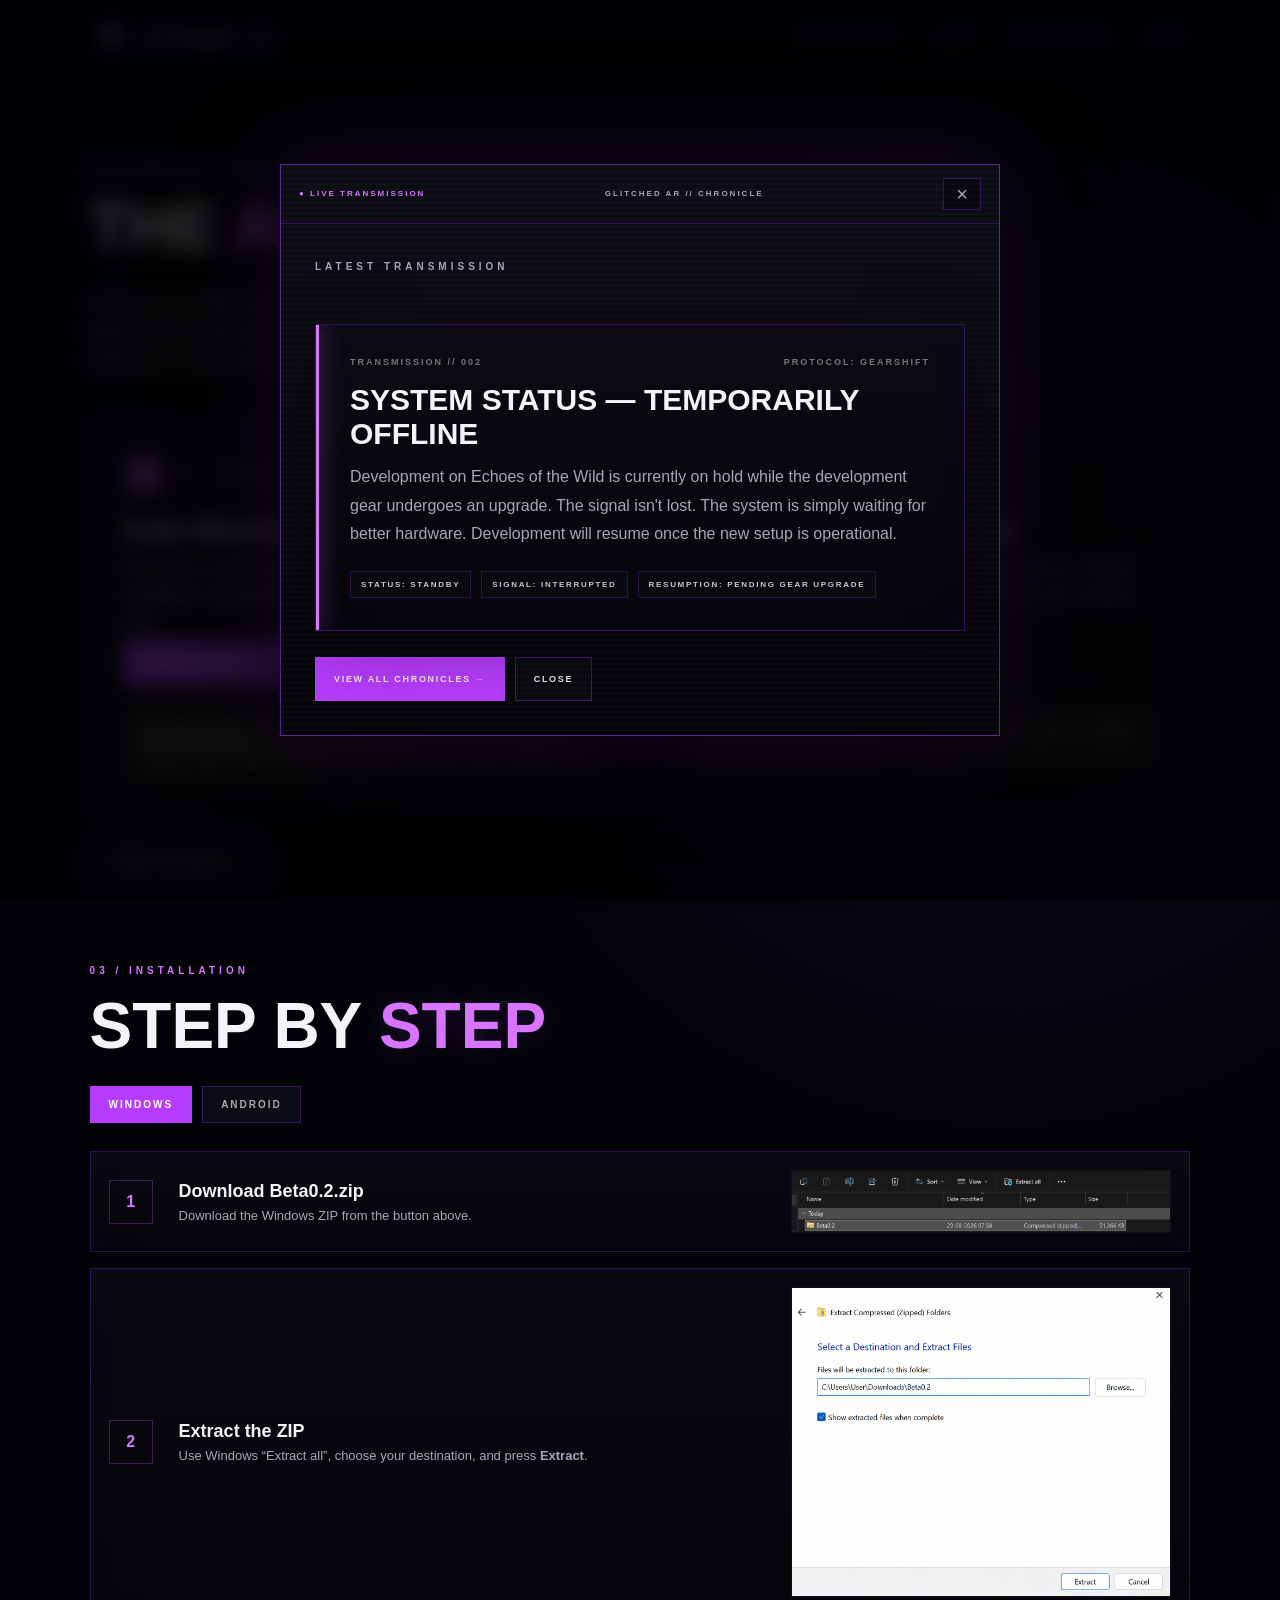
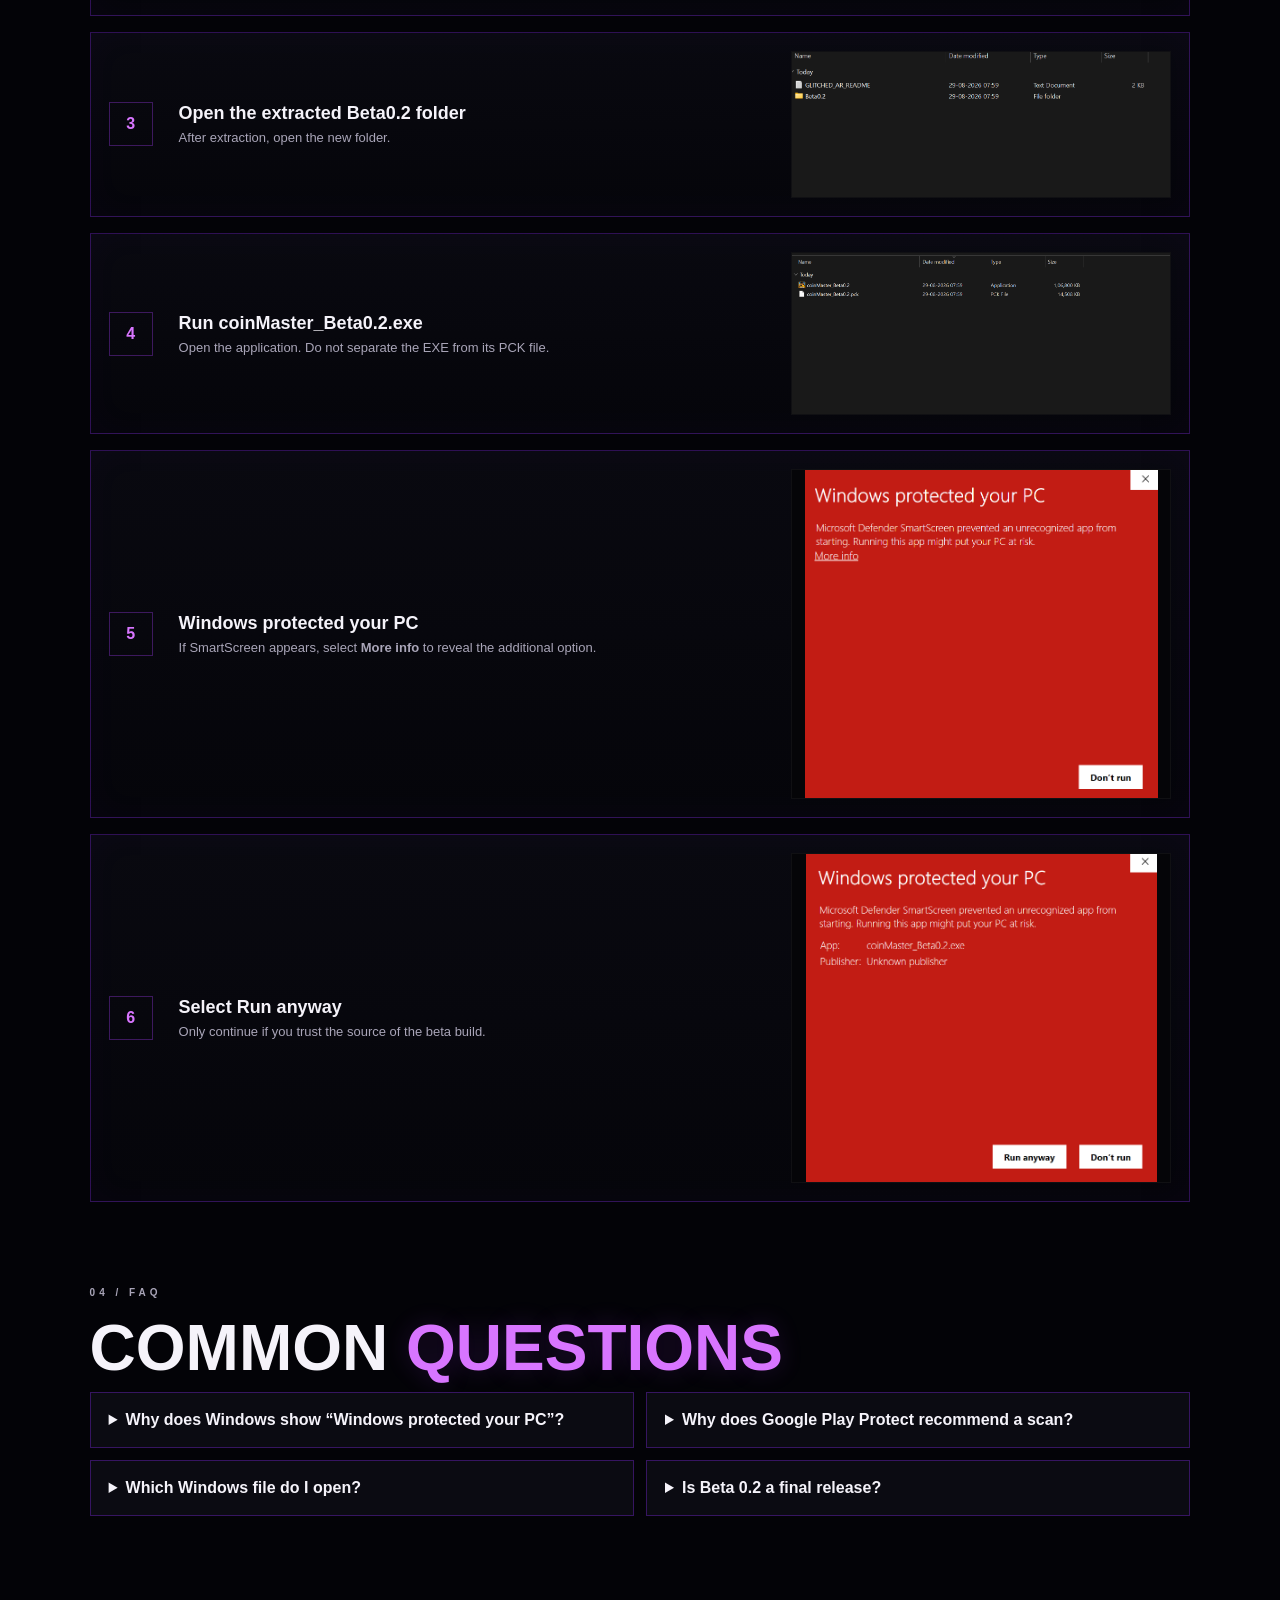
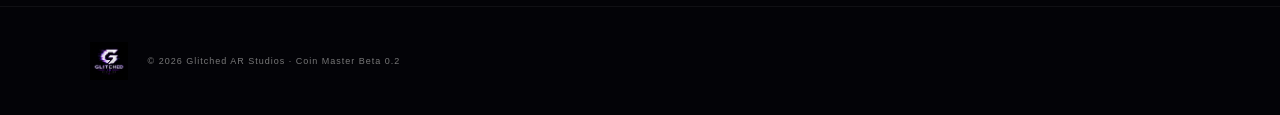
==== commit 3c1ba86f: "chronicals new updated to the website" ====
--- a/download.html
+++ b/download.html
@@ -106,13 +106,14 @@
 <div id="screen-glitch" aria-hidden="true"></div>
 <header class="nav">
   <a class="brand" href="index.html"><img src="assets/glitched-ar-logo.png" alt="Glitched AR logo"><span>GLITCHED <b>• AR</b></span></a>
-  <nav><a href="index.html">HOME</a><a href="index.html#games">GAMES</a><a href="index.html#about">ABOUT</a></nav>
+  <nav><a href="index.html">THE SANCTUARY</a><a href="index.html#games">GAMES</a>
+  <a href="index.html#chronicle">THE CHRONICLE</a><a href="index.html#about">ABOUT</a></nav>
 </header>
 <main>
 <section class="page-wrap">
   <div class="section-heading reveal visible">
     <p class="eyebrow">COIN MASTER // BETA 0.2</p>
-    <h2>DOWNLOAD <span>THE BUILD</span></h2>
+    <h2>THE <span>ARSENAL</span></h2>
     <p class="tagline">Choose your platform, then follow the installation guide below. Coin Master Beta 0.2 is an early build and may trigger security warnings because it is distributed outside official app stores.</p>
   </div>
 
@@ -120,18 +121,18 @@
     <article class="platform-card reveal visible">
       <div class="platform-head"><img class="download-platform-icon" src="assets/windows-logo.png" alt="Windows"><p class="eyebrow">01 / WINDOWS</p></div><h3>Coin Master for Windows</h3>
       <p>Download the ZIP package, extract it, then launch <b>coinMaster_Beta0.2.exe</b>. Keep the matching <b>.pck</b> file beside the EXE.</p>
-      <a class="btn primary" href="downloads/Beta0.2.zip" download>DOWNLOAD WINDOWS ZIP →</a>
+      <a class="btn primary" href="downloads/Beta0.2.zip" download>DEPLOY TO WINDOWS →</a>
       <div class="warning"><b>Windows warning:</b> Microsoft Defender SmartScreen may say “Windows protected your PC” because the beta application is not recognized by Windows reputation services. Only continue if you trust the source.</div>
     </article>
     <article class="platform-card reveal visible">
       <div class="platform-head"><img class="download-platform-icon" src="assets/android-logo.png" alt="Android"><p class="eyebrow">02 / ANDROID</p></div><h3>Coin Master for Android</h3>
       <p>Download the APK and open it on your Android device. Android / Google Play Protect may recommend scanning an app installed outside Google Play.</p>
-      <a class="btn primary" href="downloads/CoinMaster_Beta0.2.apk" download>DOWNLOAD ANDROID APK →</a>
+      <a class="btn primary" href="downloads/coinMaster_Beta0.2.4.apk" download>DEPLOY TO ANDROID →</a>
       <div class="warning"><b>Android warning:</b> Play Protect can show an “App scan recommended” message for an APK it has not seen before.</div>
     </article>
   </div>
 
-  <div style="margin-top:24px"><a class="btn ghost relic-nav-glitch" href="relics.html">VIEW RELICS →</a></div>
+  <div style="margin-top:24px"><a class="btn ghost relic-nav-glitch" href="relics.html">ENTER THE RELICS →</a></div>
 
   <div id="install" class="guide">
     <div class="section-heading reveal visible"><p class="eyebrow">03 / INSTALLATION</p><h2>STEP BY <span>STEP</span></h2></div>
--- a/style.css
+++ b/style.css
@@ -13,7 +13,7 @@
 .eyebrow{color:var(--p2);font:800 10px Arial;letter-spacing:4px;margin-bottom:18px}
 .hero-copy{position:relative;z-index:2}.hero h1{font:900 clamp(48px,7.5vw,110px)/.86 Arial;letter-spacing:-5px}.hero h1.purple{color:var(--p2);text-shadow:0 0 30px #a43cff66}
 .tagline{max-width:580px;color:var(--muted);font-size:17px;line-height:1.7;margin:30px 0}
-.actions{display:flex;flex-wrap:wrap;gap:12px}.btn{min-height:46px;padding:0 22px;display:inline-flex;align-items:center;justify-content:center;border:1px solid #8c32b6;font:800 10px Arial;letter-spacing:2px;transition:.25s}.btn.primary{background:var(--p);border-color:var(--p)}.btn:hover{transform:translateY(-3px);box-shadow:0 0 30px #a83cff55}.btn.ghost:hover{background:#a83cff14;border-color:var(--p2)}
+.actions{display:flex;flex-wrap:wrap;gap:12px}.btn{min-height:46px;padding:0 22px;display:inline-flex;align-items:center;justify-content:center;border:1px solid #8c32b6;font:800 10px Arial;letter-spacing:2px;transition:.25s}.web-note {margin: 0 0 12px; color: #d875ff; font-size: 10px; letter-spacing: 1.5px; text-transform: uppercase; }.btn.primary{background:var(--p);border-color:var(--p)}.btn:hover{transform:translateY(-3px);box-shadow:0 0 30px #a83cff55}.btn.ghost:hover{background:#a83cff14;border-color:var(--p2)}
 .hero-logo{position:relative;z-index:2;display:flex;align-items:center;justify-content:center}.hero-logo img{width:min(500px,78%);filter:drop-shadow(0 0 35px #a83cff44);animation:float 5s ease-in-out infinite}.logo-ring{position:absolute;width:min(440px,70%);aspect-ratio:1;border:1px solid #a83cff25;border-radius:50%;box-shadow:0 0 70px #a83cff12;animation:spin 18s linear infinite}.logo-ring:after{content:"";position:absolute;inset:12%;border:1px dashed #d47cff20;border-radius:50%}
 @keyframes float{50%{transform:translateY(-12px)}}@keyframes spin{to{transform:rotate(360deg)}}
 .scroll-cue{position:absolute;bottom:25px;left:50%;transform:translateX(-50%);font-size:8px;letter-spacing:3px;color:#777;z-index:2}.scroll-cue span{color:var(--p2);font-size:14px;margin-left:5px}
@@ -53,3 +53,132 @@
 .guide-panel{display:none}.guide-panel.active{display:block}.steps{display:grid;gap:16px}.step-card{display:grid;grid-template-columns:50px 1fr 380px;gap:20px;align-items:center;border:1px solid var(--line);background:#0b0b12;padding:18px}.step-number{width:44px;height:44px;display:grid;place-items:center;border:1px solid #a83cff55;color:var(--p2);font-weight:900}.step-card h4{font-size:18px;margin-bottom:6px}.step-card p{color:var(--muted);font-size:13px}.step-shot{width:100%;max-height:330px;object-fit:contain;background:#050508;border:1px solid #ffffff0b}
 .faq{margin-top:75px;display:grid;grid-template-columns:1fr 1fr;gap:12px}.faq details{border:1px solid var(--line);background:#0b0b12;padding:18px}.faq summary{cursor:pointer;font-weight:800}.faq p{color:var(--muted);margin-top:10px}
 @media(max-width:800px){.media-grid,.platforms,.faq{grid-template-columns:1fr}.download-strip{flex-direction:column;align-items:flex-start}.step-card{grid-template-columns:44px 1fr}.step-shot{grid-column:1/-1}}
+
+
+/* === THE CHRONICLE / TRANSMISSION SYSTEM === */
+.chronicle-entry{
+  margin-top:48px;
+  border:1px solid #8e2cff55;
+  background:linear-gradient(180deg,#0b0b12,#05050a);
+  box-shadow:inset 0 0 40px #8e2cff08,0 18px 70px #00000055;
+  position:relative;
+  overflow:hidden;
+}
+.chronicle-entry:before{
+  content:"";
+  position:absolute;left:0;top:0;bottom:0;width:3px;
+  background:var(--p2);
+  box-shadow:0 0 22px var(--p2);
+}
+.chronicle-entry-inner{padding:32px 34px}
+.chronicle-meta{display:flex;justify-content:space-between;gap:20px;flex-wrap:wrap;color:#777;font:800 9px Arial;letter-spacing:2px}
+.chronicle-entry h3{font-size:30px;margin:16px 0 12px}
+.chronicle-entry h3 span{color:var(--p2)}
+.chronicle-entry p:not(.eyebrow){color:var(--muted);line-height:1.8;max-width:820px}
+.chronicle-status{
+  margin-top:22px;display:flex;gap:10px;flex-wrap:wrap
+}
+.chronicle-status span{
+  border:1px solid #8e2cff44;padding:8px 10px;color:#cfc5d8;
+  font:800 8px Arial;letter-spacing:1.7px;background:#08080e
+}
+
+/* Announcement popup */
+#chronicle-overlay{
+  position:fixed;inset:0;z-index:2147483000;display:none;
+  align-items:center;justify-content:center;padding:22px;
+  background:rgba(1,1,5,.78);backdrop-filter:blur(10px)
+}
+#chronicle-overlay.open{display:flex;animation:chronicleFade .18s ease}
+#chronicle-modal{
+  width:min(720px,100%);position:relative;
+  border:1px solid #a83cff88;
+  background:linear-gradient(180deg,#0d0d15,#05050a);
+  box-shadow:0 0 80px #8e2cff22,0 25px 100px #000;
+  overflow:hidden;
+}
+#chronicle-modal:before{
+  content:"";position:absolute;inset:0;pointer-events:none;
+  background:repeating-linear-gradient(0deg,transparent 0 4px,#ffffff09 5px,transparent 6px);
+}
+.chronicle-modal-bar{
+  display:flex;align-items:center;justify-content:space-between;
+  padding:13px 18px;border-bottom:1px solid #8e2cff44;
+  color:#a9a5b8;font:800 8px Arial;letter-spacing:2px
+}
+.chronicle-live{color:#d875ff}
+.chronicle-close{
+  appearance:none;border:1px solid #8e2cff55;background:#08080e;color:#aaa;
+  width:38px;height:32px;cursor:pointer;font-size:20px;line-height:1
+}
+.chronicle-close:hover{color:#fff;border-color:#d875ff}
+.chronicle-modal-body{padding:34px}
+.chronicle-modal-body .eyebrow{margin-bottom:12px}
+.chronicle-modal-body h2{font:900 clamp(28px,5vw,48px)/1 Arial;margin-bottom:14px}
+.chronicle-modal-body h2 span{color:var(--p2)}
+.chronicle-modal-body p{color:var(--muted);line-height:1.8}
+.chronicle-modal-status{display:flex;flex-wrap:wrap;gap:8px;margin:22px 0}
+.chronicle-modal-status span{
+  padding:8px 10px;border:1px solid #8e2cff44;
+  color:#d7cde0;font:800 8px Arial;letter-spacing:1.4px
+}
+.chronicle-modal-actions{display:flex;gap:10px;flex-wrap:wrap;margin-top:26px}
+.chronicle-modal-actions button{
+  min-height:44px;padding:0 18px;border:1px solid #8e2cff66;
+  background:#0a0a11;color:#eee;font:800 9px Arial;letter-spacing:1.7px;cursor:pointer
+}
+.chronicle-modal-actions button.primary{background:var(--p);border-color:var(--p)}
+@keyframes chronicleFade{from{opacity:0;transform:scale(.985)}to{opacity:1;transform:scale(1)}}
+@media(max-width:800px){
+  .chronicle-entry-inner{padding:25px 22px}
+  .chronicle-entry h3{font-size:24px}
+  .chronicle-modal-body{padding:26px 22px}
+}
+
+/* Chronicle transmission list */
+#chronicle-list{display:grid;gap:18px}
+#chronicle-list .chronicle-entry{margin-top:0}
+
+/* === CHRONICLE SCROLL + ARCHIVE === */
+#chronicle-modal{
+  max-height:min(88vh,900px);
+  display:flex;
+  flex-direction:column;
+}
+#chronicle-modal .chronicle-modal-body{
+  overflow-y:auto;
+  min-height:0;
+  overscroll-behavior:contain;
+  scrollbar-width:thin;
+  scrollbar-color:#8e2cff88 #07070d;
+}
+#chronicle-modal .chronicle-modal-body::-webkit-scrollbar{width:7px}
+#chronicle-modal .chronicle-modal-body::-webkit-scrollbar-track{background:#07070d}
+#chronicle-modal .chronicle-modal-body::-webkit-scrollbar-thumb{background:#8e2cff88}
+#chronicle-modal .chronicle-modal-body::-webkit-scrollbar-thumb:hover{background:#d875ff}
+.chronicle-all-heading{
+  display:flex;
+  align-items:center;
+  justify-content:space-between;
+  gap:15px;
+  margin-bottom:4px;
+  color:#777;
+  font:800 8px Arial;
+  letter-spacing:2px;
+}
+.chronicle-latest{
+  border:0;
+  background:transparent;
+  color:#d875ff;
+  cursor:pointer;
+  font:800 8px Arial;
+  letter-spacing:1.3px;
+  padding:6px 0;
+}
+.chronicle-latest:hover{color:#fff}
+.chronicle-all-list{display:grid;gap:18px}
+@media(max-width:800px){
+  #chronicle-overlay{padding:12px}
+  #chronicle-modal{max-height:92vh}
+  #chronicle-modal .chronicle-modal-body{padding:24px 18px}
+}
